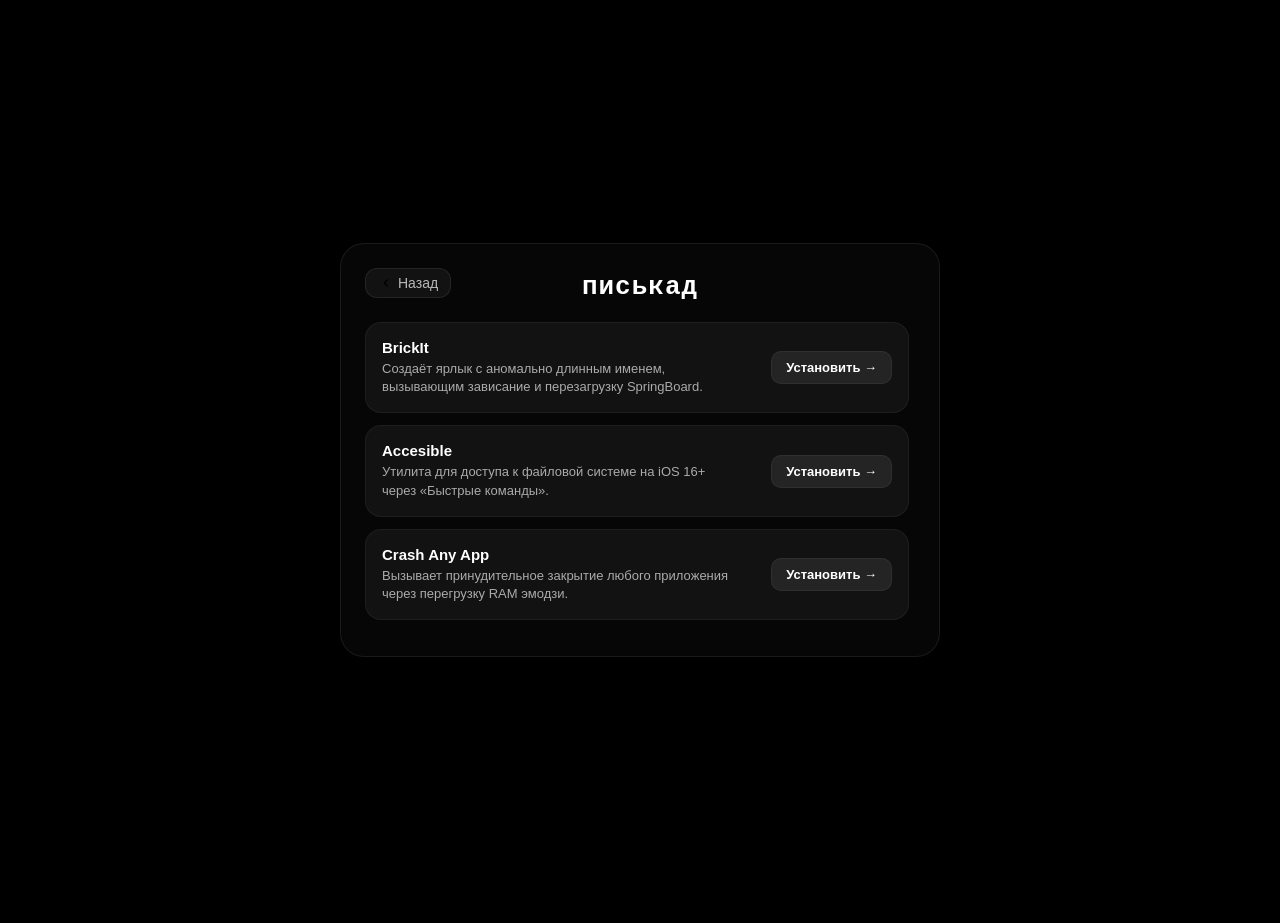
==== iosexploits/index.html @ bb473a2a "Update index.html" ====
<!DOCTYPE html>
<html lang="ru">
<head>
    <meta charset="UTF-8">
    <meta name="viewport" content="width=device-width, initial-scale=1.0">
    <title>писькад</title>
    <style>
        * { box-sizing: border-box; margin: 0; padding: 0; }
        html, body { overflow: hidden; height: 100%; width: 100%; }

        body {
            font-family: -apple-system, BlinkMacSystemFont, "Segoe UI", Roboto, Helvetica, Arial, sans-serif;
            color: #ffffff;
            display: flex;
            justify-content: center;
            align-items: center;
            background-color: #000;
            perspective: 1000px;
            position: relative;
        }

        body::before {
            content: '';
            position: fixed;
            top: 0; left: 0; width: 100%; height: 100%;
            background: url('https://static.rozetked.me/imager/full/images/uploads/mUIkM061Ljzp.jpg') center/cover no-repeat;
            filter: blur(8px);
            transform: scale(1.05);
            z-index: -1;
        }

        .glass-panel {
            position: relative;
            background: rgba(15, 15, 15, 0.45);
            backdrop-filter: blur(14px);
            -webkit-backdrop-filter: blur(14px);
            border: 1px solid rgba(255, 255, 255, 0.08);
            border-radius: 24px;
            padding: 28px 24px 24px 24px;
            width: 92%;
            max-width: 600px;
            box-shadow: 0 12px 40px rgba(0, 0, 0, 0.35);
            transform-style: preserve-3d;
            will-change: transform, opacity;
            opacity: 0;
            transform: translateY(50px) scale(0.95);
            transition: opacity 0.8s cubic-bezier(0.16, 1, 0.3, 1), transform 0.8s cubic-bezier(0.16, 1, 0.3, 1);
            
            /* Блокируем взаимодействие до загрузки */
            pointer-events: none;
        }

        body.page-loaded .glass-panel { opacity: 1; transform: translateY(0) scale(1); }
        body.page-ready .glass-panel { pointer-events: auto; }

        .back-btn, .header, .card {
            opacity: 0;
            transform: translateY(30px) scale(0.96);
            transition: opacity 0.7s cubic-bezier(0.16, 1, 0.3, 1), transform 0.7s cubic-bezier(0.16, 1, 0.3, 1);
        }

        body.page-loaded .back-btn { opacity: 1; transform: translateY(0) scale(1); transition-delay: 0.05s; }
        body.page-loaded .header { opacity: 1; transform: translateY(0) scale(1); transition-delay: 0.12s; }
        body.page-loaded .card:nth-child(1) { opacity: 1; transform: translateY(0) scale(1); transition-delay: 0.20s; }
        body.page-loaded .card:nth-child(2) { opacity: 1; transform: translateY(0) scale(1); transition-delay: 0.30s; }
        body.page-loaded .card:nth-child(3) { opacity: 1; transform: translateY(0) scale(1); transition-delay: 0.40s; }

        body.page-ready .back-btn,
        body.page-ready .card {
            transition-delay: 0s !important;
            transition: transform 0.18s cubic-bezier(0.16, 1, 0.3, 1), background 0.18s ease-out, border-color 0.18s ease-out, box-shadow 0.18s ease-out, color 0.18s ease-out, opacity 0.4s ease !important;
        }

        .back-btn {
            position: absolute; top: 24px; left: 24px;
            display: inline-flex; align-items: center; gap: 4px;
            color: rgba(255, 255, 255, 0.7); text-decoration: none;
            font-size: 14px; font-weight: 500; padding: 6px 12px;
            background: rgba(255, 255, 255, 0.05); border: 1px solid rgba(255, 255, 255, 0.08); border-radius: 12px;
        }

        .back-btn:hover { color: #ffffff; background: rgba(255, 255, 255, 0.12); border-color: rgba(255, 255, 255, 0.22); transform: translateX(-3px); }
        .header { text-align: center; margin-bottom: 20px; }
        .header h1 { font-family: monospace; font-size: 26px; letter-spacing: 1px; }

        .shortcuts-container { max-height: 340px; overflow-y: auto; padding-right: 6px; }
        .shortcuts-container::-webkit-scrollbar { width: 5px; }
        .shortcuts-container::-webkit-scrollbar-track { background: transparent; }
        .shortcuts-container::-webkit-scrollbar-thumb { background: rgba(255, 255, 255, 0.2); border-radius: 10px; }

        .card {
            background: rgba(255, 255, 255, 0.05); border-radius: 16px; padding: 16px;
            margin-bottom: 12px; border: 1px solid rgba(255, 255, 255, 0.05);
            display: flex; justify-content: space-between; align-items: center; gap: 12px;
        }

        .card:hover { background: rgba(255, 255, 255, 0.09); border-color: rgba(255, 255, 255, 0.18); transform: translateY(-2px) scale(1.008) !important; box-shadow: 0 8px 25px rgba(0, 0, 0, 0.25); }
        .shortcut-info h2 { font-size: 15px; margin-bottom: 4px; }
        .shortcut-info p { font-size: 13px; color: #aaa; max-width: 360px; line-height: 1.4; }

        .action-link {
            color: #fff; text-decoration: none; font-size: 13px; font-weight: 600;
            padding: 8px 14px; background: rgba(255, 255, 255, 0.08);
            border: 1px solid rgba(255, 255, 255, 0.05); border-radius: 10px; white-space: nowrap;
        }

        @media (max-width: 520px) {
            .card { flex-direction: column; align-items: flex-start; }
            .action-link { width: 100%; text-align: center; }
            .card:hover { transform: none !important; }
        }
    </style>
</head>
<body>

    <div class="glass-panel" id="glassPanel">
        <a href="https://larp.pp.ua/" class="back-btn">
            <svg class="icon" viewBox="0 0 24 24" style="width:16px; height:16px;"><path d="M15.41 7.41L14 6l-6 6 6 6 1.41-1.41L10.83 12z"/></svg>
            Назад
        </a>

        <div class="header"><h1>писькад</h1></div>

        <div class="shortcuts-container">
            <div class="card">
                <div class="shortcut-info">
                    <h2>BrickIt</h2>
                    <p>Создаёт ярлык с аномально длинным именем, вызывающим зависание и перезагрузку SpringBoard.</p>
                </div>
                <a href="itms-services://?action=download-manifest&url=https://raw.githubusercontent.com/CloudFTL/BrickMy6/master/BRICKIT.plist" class="action-link">Установить →</a>
            </div>

            <div class="card">
                <div class="shortcut-info">
                    <h2>Accesible</h2>
                    <p>Утилита для доступа к файловой системе на iOS 16+ через «Быстрые команды».</p>
                </div>
                <a href="https://www.icloud.com/shortcuts/129babf41dce4084974c34743735c526" target="_blank" class="action-link">Установить →</a>
            </div>

            <div class="card">
                <div class="shortcut-info">
                    <h2>Crash Any App</h2>
                    <p>Вызывает принудительное закрытие любого приложения через перегрузку RAM эмодзи.</p>
                </div>
                <a href="https://www.icloud.com/shortcuts/4685eb83760d40a38c47bfea67e1e86d" target="_blank" class="action-link">Установить →</a>
            </div>
        </div>
    </div>

    <script>
        document.addEventListener('DOMContentLoaded', () => {
            const panel = document.getElementById('glassPanel');

            requestAnimationFrame(() => {
                setTimeout(() => document.body.classList.add('page-loaded'), 50);
            });

            setTimeout(() => document.body.classList.add('page-ready'), 900);

            document.querySelectorAll('a').forEach(link => {
                link.addEventListener('click', function(e) {
                    if (!document.body.classList.contains('page-ready')) { e.preventDefault(); return; }
                    
                    const href = this.getAttribute('href');
                    const target = this.getAttribute('target');

                    if (!href || href.startsWith('#') || href.startsWith('javascript:') || href.startsWith('itms-services:') || target === '_blank') return;

                    e.preventDefault();
                    document.body.classList.remove('page-loaded', 'page-ready');
                    setTimeout(() => window.location.href = href, 500);
                });
            });

            if (window.matchMedia('(hover: hover)').matches && panel) {
                panel.addEventListener('mousemove', (e) => {
                    if (!document.body.classList.contains('page-ready')) return;

                    const rect = panel.getBoundingClientRect();
                    const x = (e.clientX - (rect.left + rect.width / 2)) / (rect.width / 2);
                    const y = (e.clientY - (rect.top + rect.height / 2)) / (rect.height / 2);
                    
                    panel.style.transition = 'transform 0.1s ease-out';
                    panel.style.transform = `rotateX(${-y * 8}deg) rotateY(${x * 8}deg)`;
                });

                panel.addEventListener('mouseleave', () => {
                    panel.style.transition = 'transform 0.6s cubic-bezier(0.16, 1, 0.3, 1)';
                    panel.style.transform = 'rotateX(0deg) rotateY(0deg)';
                });
            }
        });
    </script>
</body>
</html>
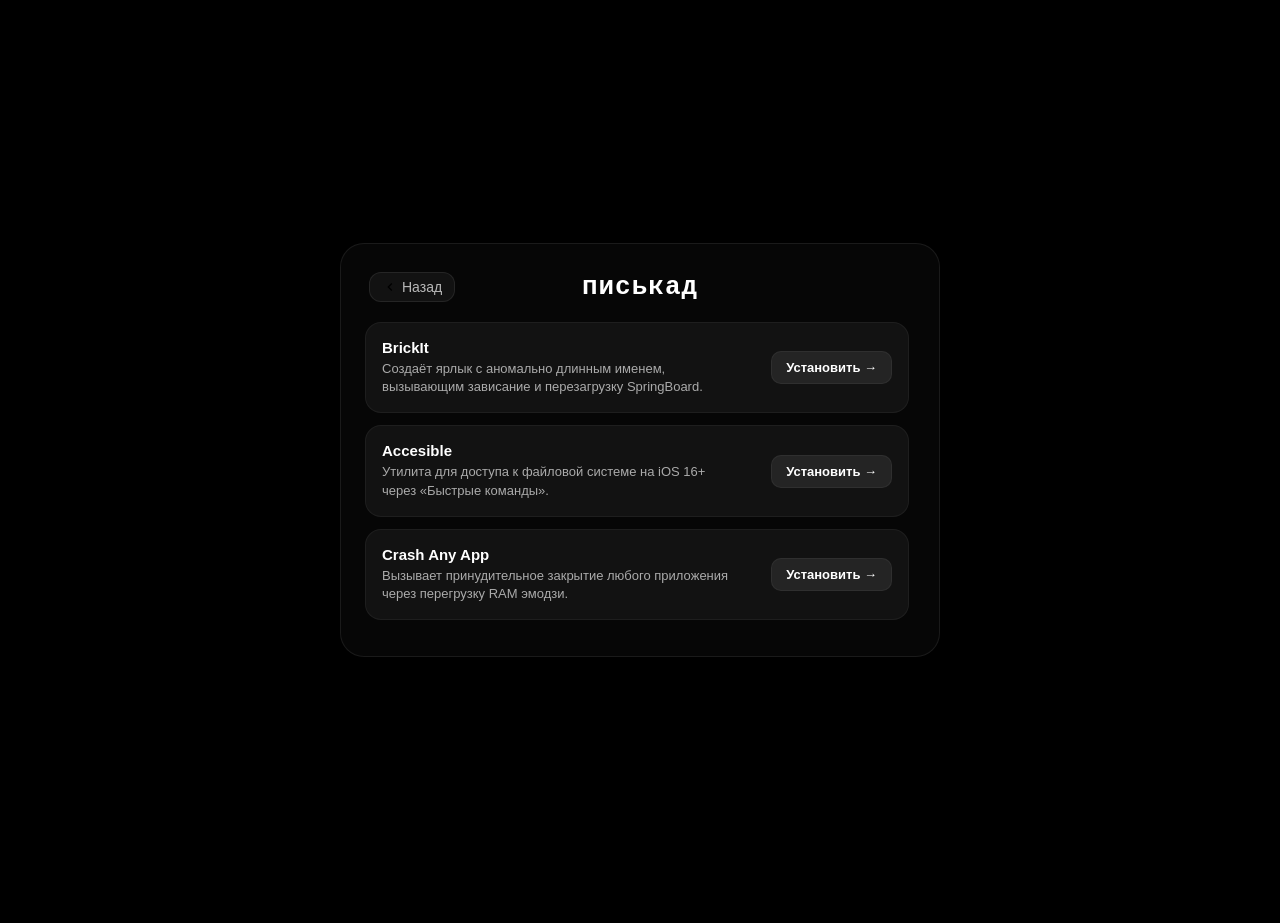
==== commit 37739aac: "Update index.html" ====
--- a/iosexploits/index.html
+++ b/iosexploits/index.html
@@ -71,13 +71,27 @@
             transition: transform 0.18s cubic-bezier(0.16, 1, 0.3, 1), background 0.18s ease-out, border-color 0.18s ease-out, box-shadow 0.18s ease-out, color 0.18s ease-out, opacity 0.4s ease !important;
         }
 
+
+
+        /* Кнопка Назад */
         .back-btn {
-            position: absolute; top: 24px; left: 24px;
-            display: inline-flex; align-items: center; gap: 4px;
-            color: rgba(255, 255, 255, 0.7); text-decoration: none;
-            font-size: 14px; font-weight: 500; padding: 6px 12px;
-            background: rgba(255, 255, 255, 0.05); border: 1px solid rgba(255, 255, 255, 0.08); border-radius: 12px;
-        }
+            position: absolute;
+            top: 28px;
+            left: 28px;
+            display: inline-flex;
+            align-items: center;
+            gap: 4px;
+            color: rgba(255, 255, 255, 0.7);
+            text-decoration: none;
+            font-size: 14px;
+            font-weight: 500;
+            padding: 6px 12px;
+            background: rgba(255, 255, 255, 0.05);
+            border: 1px solid rgba(255, 255, 255, 0.08);
+            border-radius: 12px;
+            z-index: 10;
+        }
+
 
         .back-btn:hover { color: #ffffff; background: rgba(255, 255, 255, 0.12); border-color: rgba(255, 255, 255, 0.22); transform: translateX(-3px); }
         .header { text-align: center; margin-bottom: 20px; }
@@ -158,20 +172,23 @@
 
             setTimeout(() => document.body.classList.add('page-ready'), 900);
 
-            document.querySelectorAll('a').forEach(link => {
-                link.addEventListener('click', function(e) {
-                    if (!document.body.classList.contains('page-ready')) { e.preventDefault(); return; }
-                    
-                    const href = this.getAttribute('href');
-                    const target = this.getAttribute('target');
-
-                    if (!href || href.startsWith('#') || href.startsWith('javascript:') || href.startsWith('itms-services:') || target === '_blank') return;
-
-                    e.preventDefault();
-                    document.body.classList.remove('page-loaded', 'page-ready');
-                    setTimeout(() => window.location.href = href, 500);
-                });
-            });
+document.querySelectorAll('a').forEach(link => {
+    link.addEventListener('click', function(e) {
+        // ИСКЛЮЧЕНИЕ: если это кнопка назад, разрешаем клик сразу
+        if (this.classList.contains('back-btn')) return;
+
+        if (!document.body.classList.contains('page-ready')) { e.preventDefault(); return; }
+        
+        const href = this.getAttribute('href');
+        const target = this.getAttribute('target');
+
+        if (!href || href.startsWith('#') || href.startsWith('javascript:') || href.startsWith('itms-services:') || target === '_blank') return;
+
+        e.preventDefault();
+        document.body.classList.remove('page-loaded', 'page-ready');
+        setTimeout(() => window.location.href = href, 500);
+    });
+});
 
             if (window.matchMedia('(hover: hover)').matches && panel) {
                 panel.addEventListener('mousemove', (e) => {
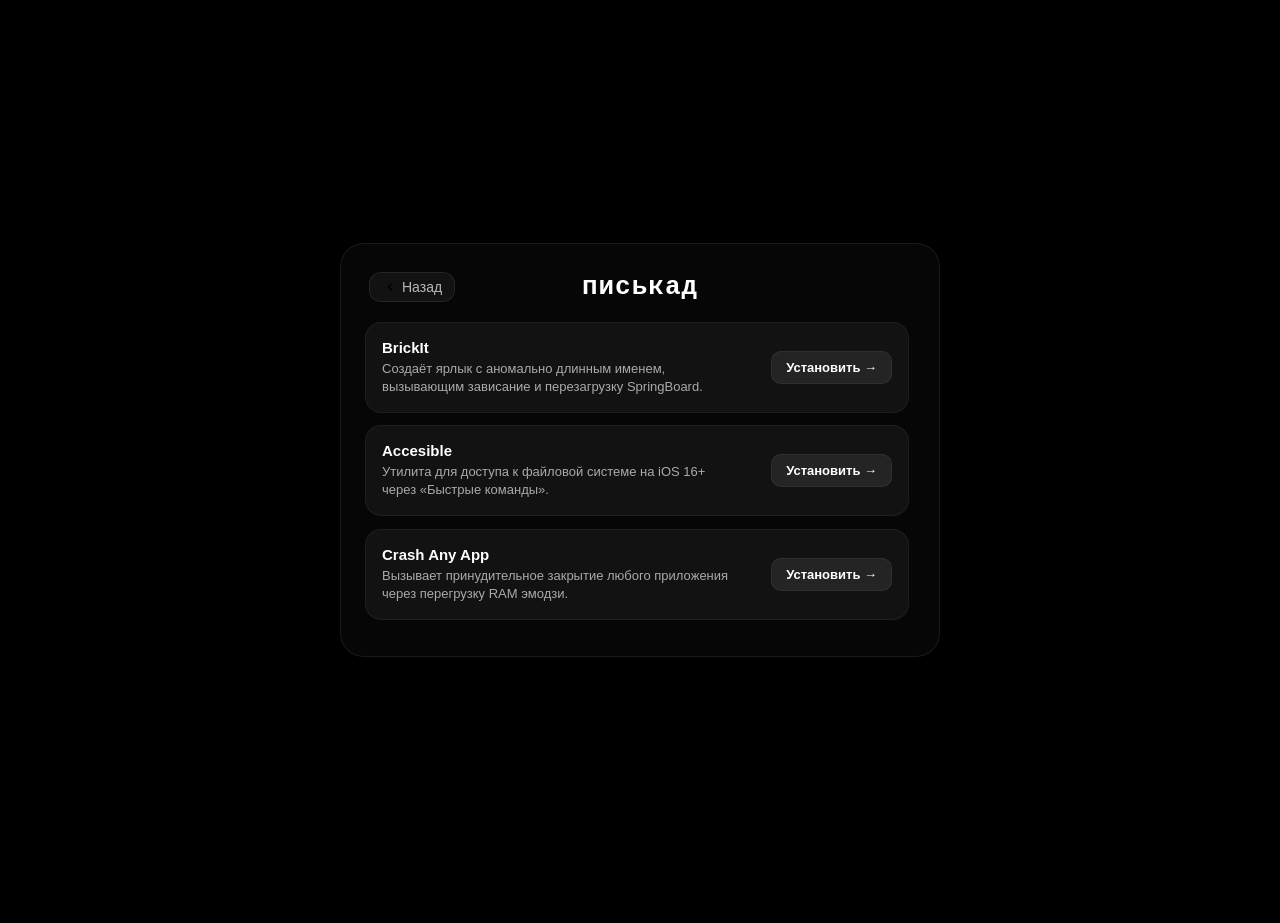
==== commit c0b1876a: "Update index.html" ====
--- a/iosexploits/index.html
+++ b/iosexploits/index.html
@@ -56,7 +56,9 @@
         .back-btn, .header, .card {
             opacity: 0;
             transform: translateY(30px) scale(0.96);
-            transition: opacity 0.7s cubic-bezier(0.16, 1, 0.3, 1), transform 0.7s cubic-bezier(0.16, 1, 0.3, 1);
+            will-change: transform, opacity;
+            transition: opacity 0.7s cubic-bezier(0.16, 1, 0.3, 1), 
+                        transform 0.7s cubic-bezier(0.16, 1, 0.3, 1);
         }
 
         body.page-loaded .back-btn { opacity: 1; transform: translateY(0) scale(1); transition-delay: 0.05s; }
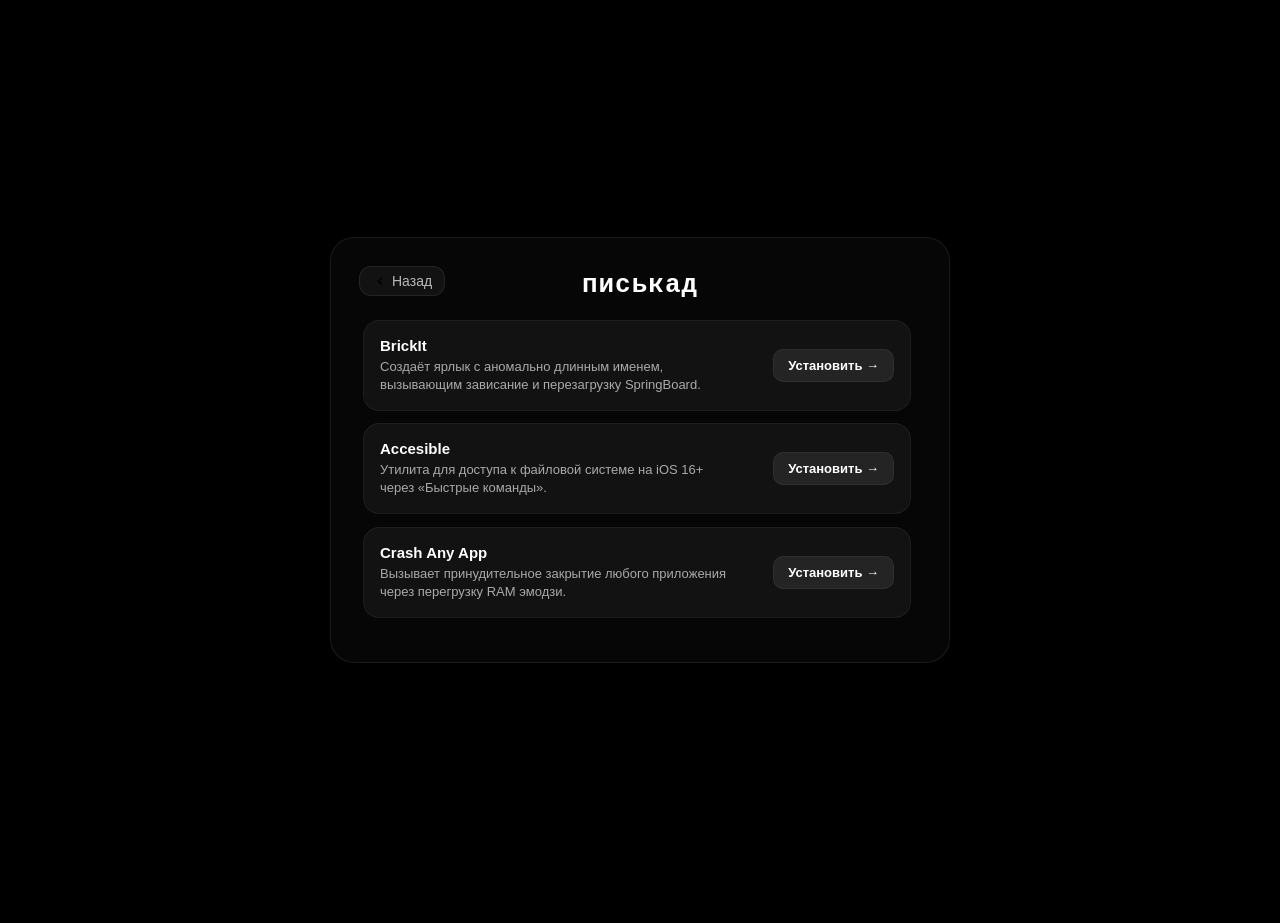
==== commit b69a7ab1: "Update index.html" ====
--- a/iosexploits/index.html
+++ b/iosexploits/index.html
@@ -36,18 +36,19 @@
             -webkit-backdrop-filter: blur(14px);
             border: 1px solid rgba(255, 255, 255, 0.08);
             border-radius: 24px;
-            padding: 28px 24px 24px 24px;
+            padding: 32px;
             width: 92%;
-            max-width: 600px;
+            max-width: 620px;
             box-shadow: 0 12px 40px rgba(0, 0, 0, 0.35);
+
             transform-style: preserve-3d;
             will-change: transform, opacity;
+
+            /* Начальное состояние анимации появления */
             opacity: 0;
             transform: translateY(50px) scale(0.95);
-            transition: opacity 0.8s cubic-bezier(0.16, 1, 0.3, 1), transform 0.8s cubic-bezier(0.16, 1, 0.3, 1);
-            
-            /* Блокируем взаимодействие до загрузки */
-            pointer-events: none;
+            transition: opacity 0.8s cubic-bezier(0.16, 1, 0.3, 1), 
+                        transform 0.8s cubic-bezier(0.16, 1, 0.3, 1);
         }
 
         body.page-loaded .glass-panel { opacity: 1; transform: translateY(0) scale(1); }
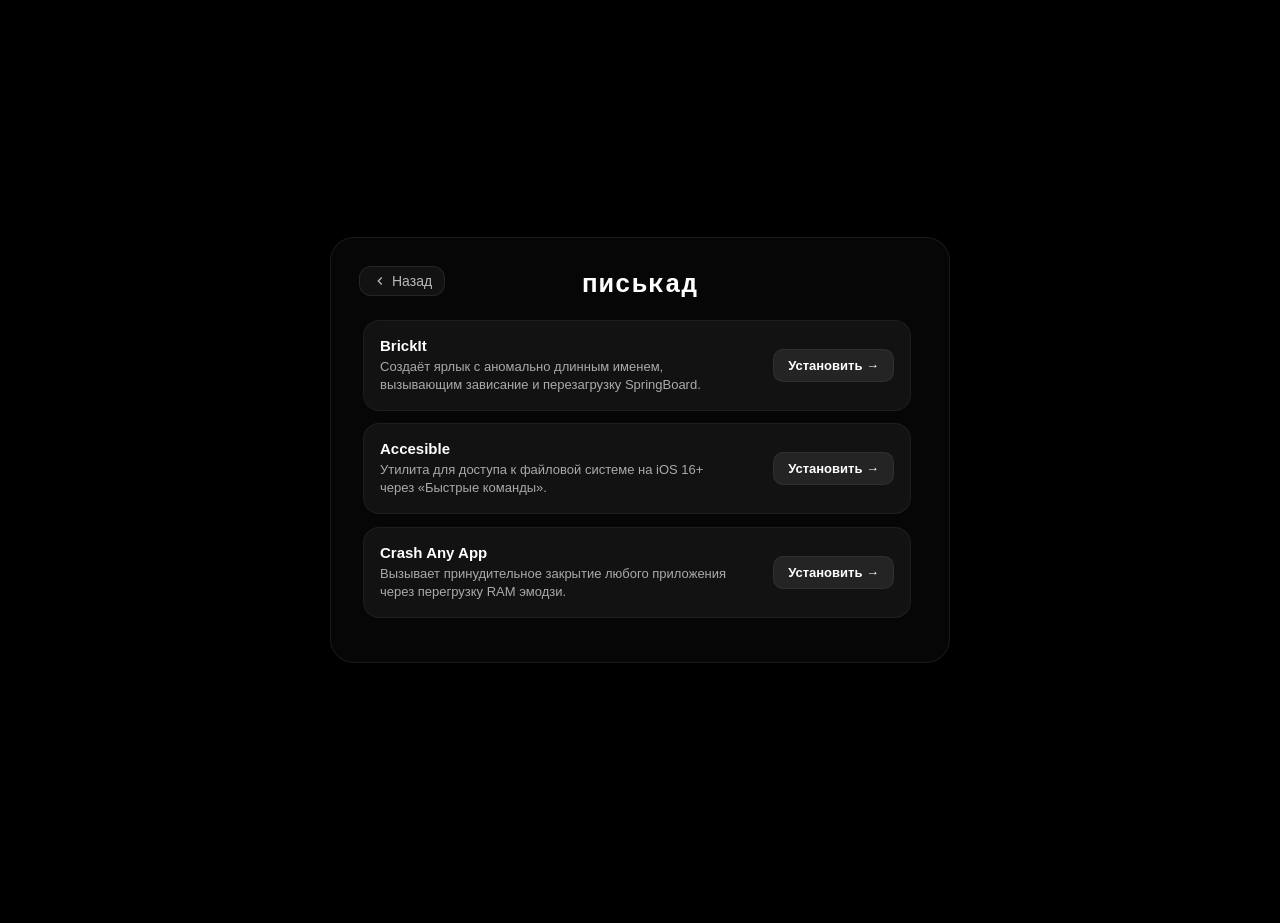
==== commit 61b6470b: "Update index.html" ====
--- a/iosexploits/index.html
+++ b/iosexploits/index.html
@@ -96,7 +96,26 @@
         }
 
 
-        .back-btn:hover { color: #ffffff; background: rgba(255, 255, 255, 0.12); border-color: rgba(255, 255, 255, 0.22); transform: translateX(-3px); }
+        .back-btn:hover {
+            color: #ffffff;
+            background: rgba(255, 255, 255, 0.12);
+            border-color: rgba(255, 255, 255, 0.22);
+            transform: translateX(-3px) !important;
+            box-shadow: 0 4px 15px rgba(0, 0, 0, 0.2);
+            transition: transform 0.12s ease-out, background 0.12s ease-out, border-color 0.12s ease-out !important;
+        }
+
+        .back-btn:active {
+            transform: scale(0.94) !important;
+            transition: transform 0.08s ease !important;
+        }
+
+                .icon {
+            width: 20px;
+            height: 20px;
+            fill: currentColor;
+        }
+        
         .header { text-align: center; margin-bottom: 20px; }
         .header h1 { font-family: monospace; font-size: 26px; letter-spacing: 1px; }
 
